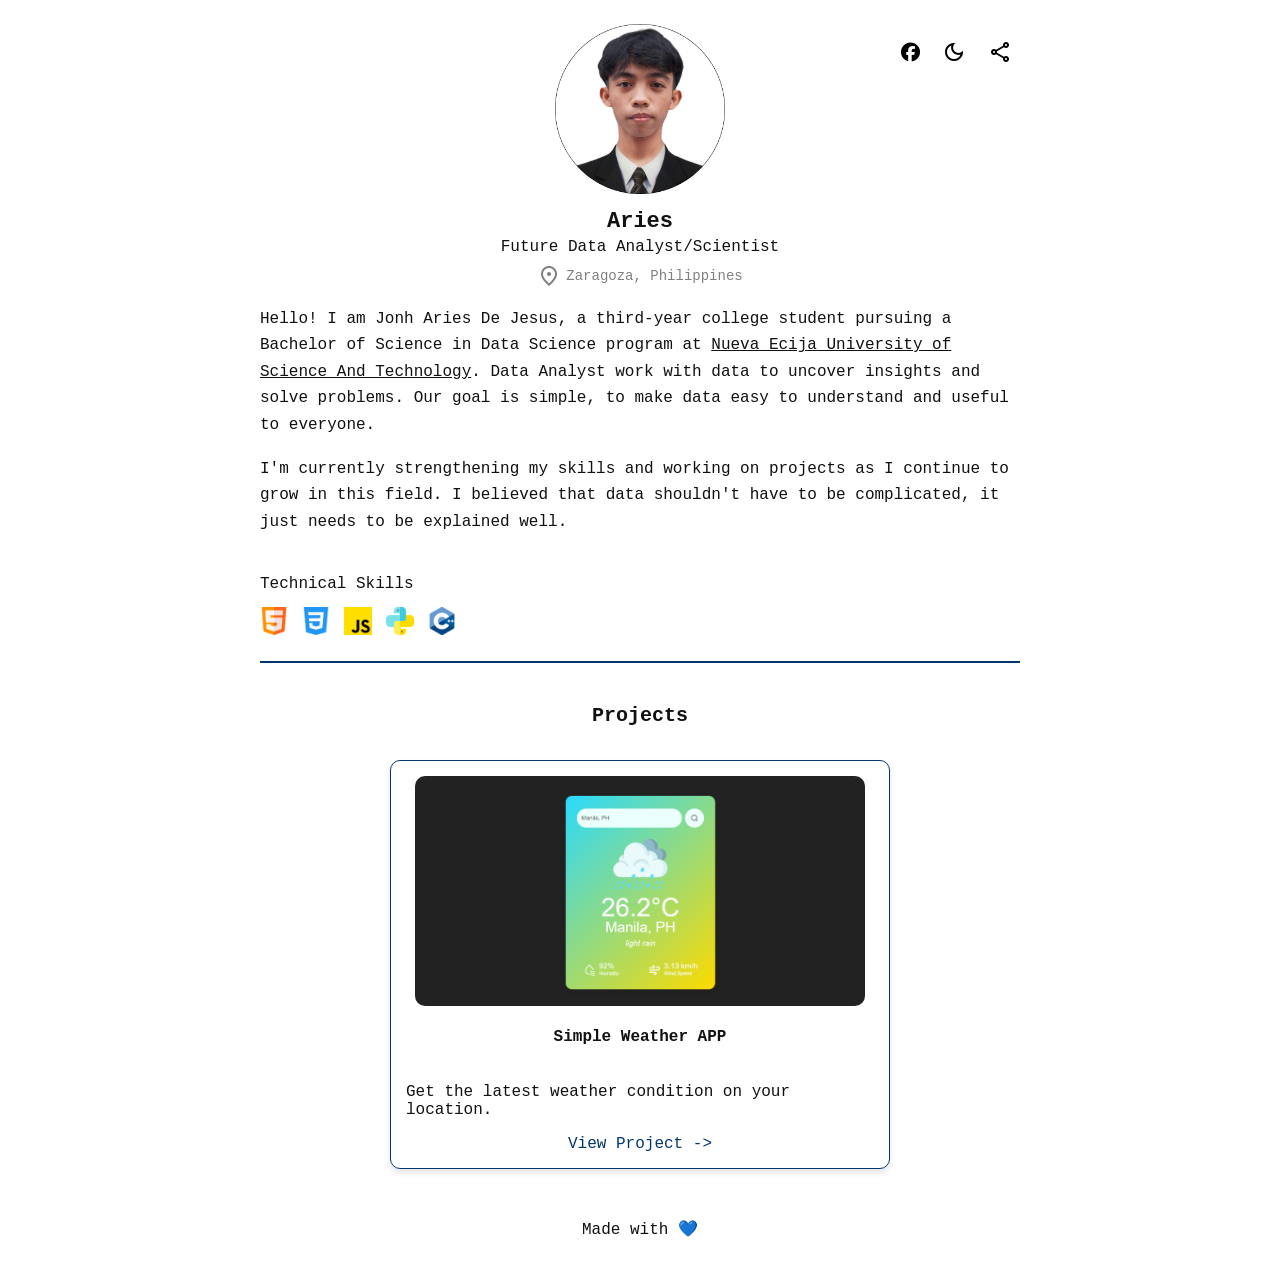
==== index.html @ 45b9afb5 "Update index.html" ====
<!DOCTYPE html>
<html lang="en">
<head>
    <meta charset="UTF-8">
    <meta name="viewport" content="width=device-width, initial-scale=1.0">
    <title>Jonh Aries - Portfolio</title>
    <link rel="stylesheet" href="style.css" class="css">
    <link rel="stylesheet" href="https://fonts.googleapis.com/css2?family=Material+Symbols+Outlined" />
    <link rel="stylesheet" href="https://cdnjs.cloudflare.com/ajax/libs/font-awesome/6.7.0/css/all.min.css">
</head>

<body>

    <div class="main">

        <section class="profile-section">

            <div class="header">

                <div class="img">
                    <img src="images/profile.png" alt="Profile">
                </div>

                <div class="button-group">
                    <a href="https://www.facebook.com/tenzy.dev" rel="noopener noreferrer" target="_blank" class="icon-btn fb-btn" title="Facebook">
                    <i class="fa-brands fa-facebook"></i>
                    </a>

                    <button id="theme-btn" class="icon-btn" title="Toggle Theme">
                    <span class="material-symbols-outlined">dark_mode</span>
                    </button>

                    <button class="icon-btn share-btn" title="Share Page" onclick="sharePage()"> <span class="material-symbols-outlined">share</span>
                    </button>

                </div>
            </div>

            <div class="prfDetails">
                <h4>Aries</h4>
                <p>Future Data Analyst/Scientist</p>
            </div>

            <div class="locate">
                <i class="material-symbols-outlined">location_on</i> 
                <p class="location"> Zaragoza, Philippines</p>
            </div>

            <div class="bio">
                <p class="myBio">Hello! I am Jonh Aries De Jesus, a third-year college student pursuing a Bachelor of Science in Data Science program at <a href="https://en.wikipedia.org/wiki/Nueva_Ecija_University_of_Science_and_Technology" target="_blank"> Nueva Ecija University of Science And Technology</a>. Data Analyst work with data to uncover insights and solve problems. Our goal is simple, to make data easy to understand and useful to everyone.</p>
                <br>
                <p class="myBio">
                    I'm currently strengthening my skills and working on projects as I continue to grow in this field. I believed that data shouldn't have to be complicated, it just needs to be explained well.
                </p>
            </div>

        </section>

        <section class="tech-skills">
            <div class="techSkills">
                <p>Technical Skills</p>
                <div class="tech">
                    <a href="https://www.w3schools.com/html/" target="_blank"> <img src="images/html.png" alt="HTML" class="html"> </a>
                    <a href="https://www.w3schools.com/css/" target="_blank"> <img src="images/css.png" alt="CSS" class="css"> </a>
                    <a href="https://www.w3schools.com/js/" target="_blank"> <img src="images/js.png" alt="JavaScript" class="js"> </a>
                    <a href="https://www.w3schools.com/python/" target="_blank"> <img src="images/python.png" alt="Python" class="python"> </a>
                    <a href="https://www.w3schools.com/cpp/" target="_blank"> <img src="images/cxx.png" alt="C++" class="cxx"> </a>
                </div>
            </div>

        </section>
        <br>
        <hr>
        <section class="my-projects">
            <div class="Projects">
                <h5>Projects</h5>
                <div class="myProj">
                    <div class="proj">
                        <img src="images/weather.png">
                        <h4>Simple Weather APP</h4>
                        <p>Get the latest weather condition on your location.</p>
                        <div class="btn-view">
                            <a href="projects.html">View Project -></a>
                        </div>
                    </div>
                </div>
            </div>
        </section>

    </div>

    <script src="script.js"></script>
</body>

<footer>

    <div class="footer">
        <p>Made with 💙  </p>
    </div>


</footer>

</html>
---- style.css ----
:root {
    --mainFont: "Menlo", "Consolas", "JetBrains Mono", "Monaco", monospace;
    --bg-color: #FFFFFF;
    --text-color: #111111;
    --gray: #808080;
    --btn-color: #000000;
    --btn-bg: transparent;
    --border: #000;
    --darkblue: #03386e;
}

[data-theme="dark"] {
    --bg-color: #000000;
    --text-color: #f0f0f0;
    --gray: #9a9a9a;
    --btn-color: #FFFFFF;
    --btn-bg: transparent;
    --border: #FFF;
}

* {
    box-sizing: border-box;
    font-family: var(--mainFont);
}

html {
    -webkit-text-size-adjust: 100%;
}

body {
    background-color: var(--bg-color);
    color: var(--text-color);
    transition: background 0.3s ease, color 0.3s ease;
    margin: 0;
    padding: 24px 20px;
    min-height: 100vh;
    overflow-x: hidden;
}

.main,
.footer {
    width: 100%;
    max-width: 760px;
    margin: 0 auto;
}

.profile-section {
    width: 100%;
}

.header {
    position: relative;
    display: flex;
    align-items: center;
    justify-content: center;
    min-height: 170px;
    padding: 0 120px;
}

.img {
    position: relative;
    display: inline-block;
    flex-shrink: 0;
}

.img img {
    display: block;
    width: clamp(130px, 22vw, 170px);
    max-width: 100%;
    border-radius: 8px;
    height: auto;
}

.button-group {
    position: absolute;
    top: 8px;
    right: 0;
    display: flex;
    gap: 6px;
    flex-wrap: wrap;
    justify-content: flex-end;
}

.icon-btn {
    background: var(--btn-bg);
    color: var(--btn-color);
    border: none;
    padding: 8px;
    min-width: 36px;
    min-height: 36px;
    border-radius: 6px;
    cursor: pointer;
    display: flex;
    align-items: center;
    justify-content: center;
    transition: opacity 0.2s ease, transform 0.2s ease;
}

.icon-btn:hover {
    opacity: 0.8;
}

.icon-btn:active {
    transform: scale(0.96);
}

.fb-btn {
    text-decoration: none;
}

.material-symbols-outlined,
.fa-facebook {
    font-size: 19px;
}

.prfDetails {
    display: flex;
    flex-direction: column;
    align-items: center;
    justify-content: center;
    text-align: center;
}

.prfDetails h4 {
    margin: 15px 0 4px;
    font-size: clamp(20px, 4vw, 22px);
    color: var(--text-color);
}

.prfDetails p {
    margin: 0;
    font-size: clamp(14px, 3vw, 16px);
    color: var(--text-color);
}

.locate {
    display: flex;
    flex-direction: row;
    align-items: center;
    justify-content: center;
    margin-top: 8px;
    color: var(--gray);
    text-align: center;
}

.locate p {
    margin: 0 0 0 5px;
    color: var(--gray);
    font-size: 14px;
}

.bio {
    display: flex;
    align-items: center;
    flex-direction: column;
    justify-content: center;
    color: var(--text-color);
    margin-top: 18px;
}

.myBio {
    margin: 0;
    width: 100%;
    line-height: 1.65;
    overflow-wrap: anywhere;
}

.myBio a {
    color: var(--text-color);
}

.myBio a:hover {
    text-decoration: none;
}

.techSkills > p,
.Projects > p {
    margin-top: 40px;
    margin-bottom: 14px;
    color: var(--text-color);
}

.tech {
    display: flex;
    flex-direction: row;
    align-items: center;
    justify-content: flex-start;
    flex-wrap: wrap;
    gap: 14px;
}

.tech a {
    display: inline-flex;
    align-items: center;
    justify-content: center;
}

.tech img {
    display: block;
    margin: 0;
    width: 28px;
    height: 28px;
    object-fit: contain;
    transition: transform 0.2s ease;
}

.tech img:hover {
    transform: translateY(-2px);
}

hr {
    border: none;
    height: 1.5px;
    background-color: var(--darkblue);
}

.Projects {
    display: flex;
    flex-direction: column;
    align-items: center;
    justify-content: center;
}

.Projects h5{
    font-size: 20px;
}

.myProj {
    display: flex;
    align-items: center;
    justify-content: center;
}

.proj {
    display: flex;
    flex-direction: column;
    align-items: center;
    justify-content: center;
    width: 500px;
    padding: 15px;
    box-shadow: 0 4px 6px rgba(0, 0, 0, 0.1);
    border: var(--darkblue) 1px solid;
    border-radius: 10px;
    transition: box-shadow 0.3s ease;
}

.proj:hover {
    box-shadow: 0 10px 15px rgba(0, 0, 0, 0.2);
}

.proj img {
    border-radius: 10px;
    width: 450px;
}

.btn-view {
    display: flex;
    align-items: center;
    justify-content: end;
}

.btn-view a{
    color: var(--darkblue);
    text-decoration: none;
}

footer {
    margin: 50px 0 0;
    padding: 0;
    color: var(--text-color);
    text-align: center;
}

.footer p {
    margin: 0;
}

/* Tablet */
@media (max-width: 768px) {
    body {
        padding: 22px 18px;
    }

    .main,
    .footer {
        max-width: 620px;
    }

    .header {
        min-height: 155px;
        padding: 0 110px;
    }

    .techSkills > p,
    .Projects > p {
        margin-top: 34px;
    }

    .proj {
        padding: 15px;
        width: 320px;
    }

    .proj img {
        width: 260px;
    }
}

/* Mobile */
@media (max-width: 520px) {
    body {
        padding: 18px 16px;
    }

    .header {
        min-height: auto;
        padding: 52px 0 0;
    }

    .button-group {
        top: 0;
        right: 0;
    }

    .img img {
        width: 140px;
    }

    .bio {
        margin-top: 16px;
    }

    .myBio {
        font-size: 14px;
        line-height: 1.6;
        text-align: left;
    }

    .techSkills > p,
    .Projects > p {
        margin-top: 30px;
    }

    .tech {
        gap: 16px;
    }

    .tech img {
        width: 30px;
        height: 30px;
    }

    .proj {
        padding: 15px;
        width: 250px;
    }

    .proj img {
        width: 200px;
    }

    footer {
        margin-top: 40px;
        font-size: 14px;
    }
}

/* Very small phones */
@media (max-width: 360px) {
    body {
        padding: 14px 12px;
    }

    .button-group {
        gap: 2px;
    }

    .icon-btn {
        min-width: 34px;
        min-height: 34px;
        padding: 6px;
    }

    .img img {
        width: 125px;
    }

    .locate {
        align-items: flex-start;
    }
}

.msg {
    display: flex;
    align-items: center;
    justify-content: center;
}

.msg p {
    font-size: 20px;
}
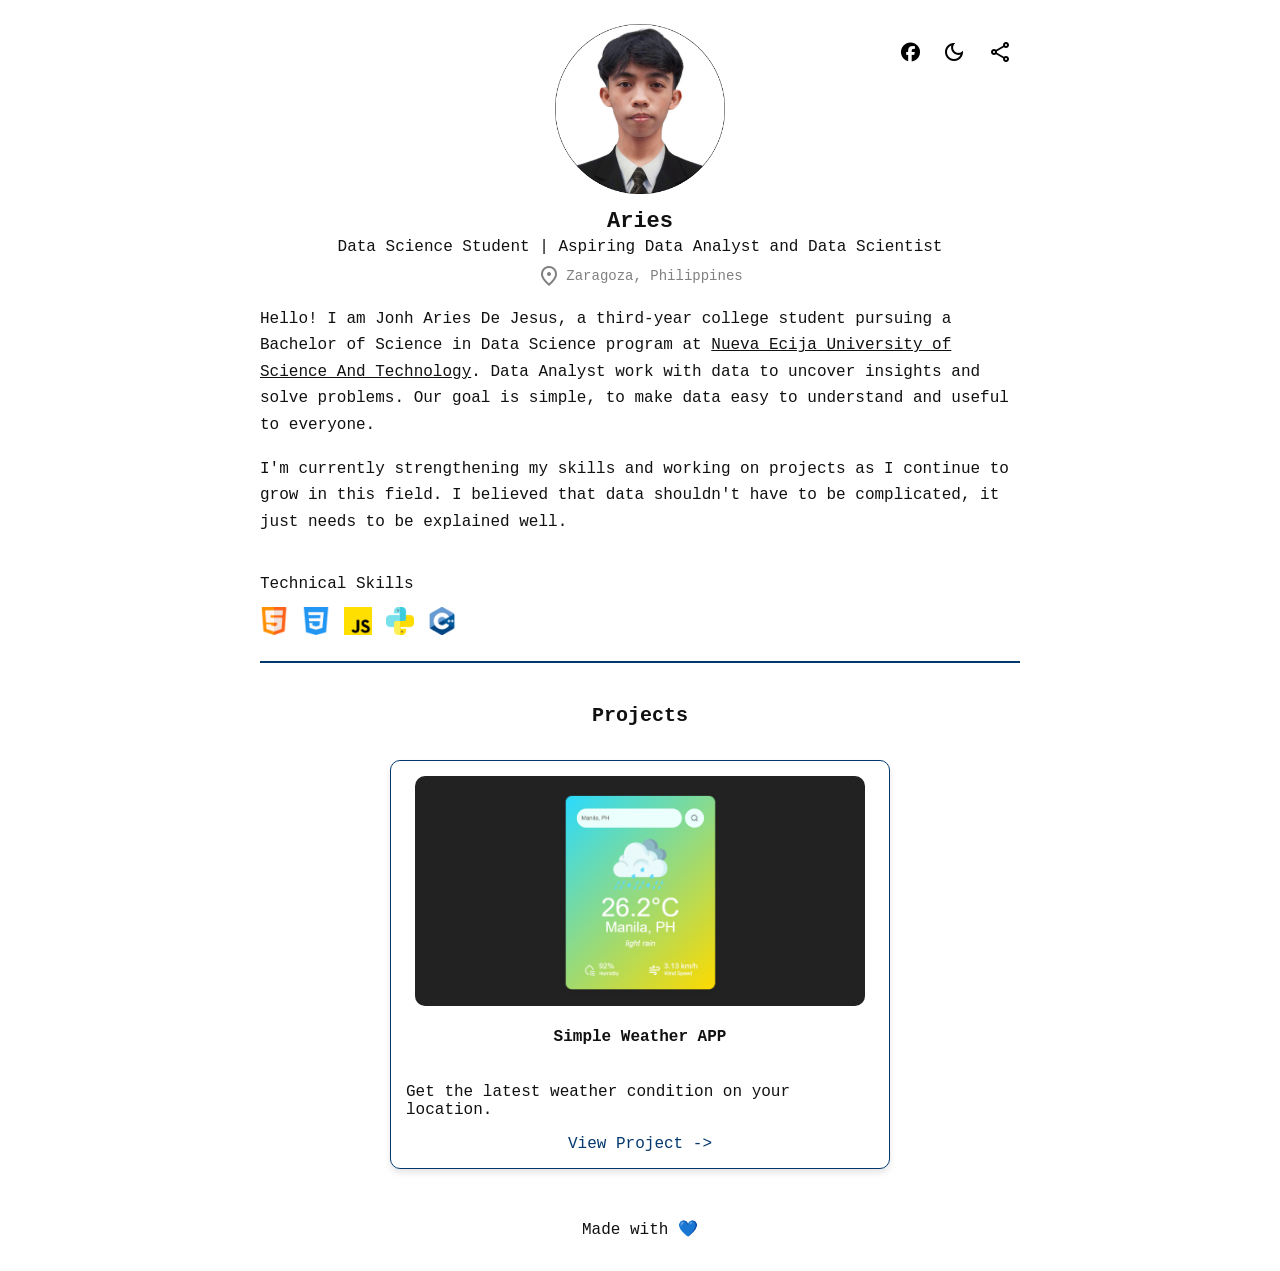
==== commit 8cfa6ac7: "Update index.html" ====
--- a/index.html
+++ b/index.html
@@ -3,7 +3,45 @@
 <head>
     <meta charset="UTF-8">
     <meta name="viewport" content="width=device-width, initial-scale=1.0">
-    <title>Jonh Aries - Portfolio</title>
+    <title>Jonh Aries De Jesus - Data Science Student | Aspiring Data Analyst and Data Scientist</title>
+
+    <meta name="description" content="Explore the official portfolio of Jonh Aries De Jesus, including professional background, skills, projects, achievements, and accomplishments.">
+    
+    <meta name="author" content="Jonh Aries De Jesus">
+    
+    <meta name="robots" content="index, follow">
+    
+    <link rel="canonical" href="https://jonh-aries-portfolio.vercel.app/">
+    
+    <meta property="og:title" content="Jonh Aries De Jesus | Personal Portfolio">
+    <meta property="og:description" content="Discover the portfolio, projects, skills, and achievements of Jonh Aries De Jesus.">
+    <meta property="og:type" content="website">
+    <meta property="og:url" content="https://jonh-aries-portfolio.vercel.app/">
+
+    <script type="application/ld+json">
+    {
+      "@context": "https://schema.org",
+      "@type": "Person",
+      "@id": "https://jonh-aries-portfolio.vercel.app/#person",
+      "name": "Jonh Aries De Jesus",
+      "url": "https://jonh-aries-portfolio.vercel.app/",
+      "image": "https://jonh-aries-portfolio.vercel.app/images/profile.png",
+      "mainEntityOfPage": {
+        "@type": "WebPage",
+        "@id": "https://jonh-aries-portfolio.vercel.app/"
+      },
+      "description": "Jonh Aries De Jesus is a third-year college student pursuing a Bachelor of Science in Data Science, showcasing skills, projects, experience, and achievements through his personal portfolio.",
+      "jobTitle": "Aspiring Data Analyst and Data Scientist",
+      "alumniOf": {
+        "@type": "EducationalOrganization",
+        "name": "Nueva Ecija University of Science and Technology"
+      },
+      "sameAs": [
+        "https://github.com/Tentenaizen"
+      ]
+    }
+    </script>
+
     <link rel="stylesheet" href="style.css" class="css">
     <link rel="stylesheet" href="https://fonts.googleapis.com/css2?family=Material+Symbols+Outlined" />
     <link rel="stylesheet" href="https://cdnjs.cloudflare.com/ajax/libs/font-awesome/6.7.0/css/all.min.css">
@@ -38,7 +76,7 @@
 
             <div class="prfDetails">
                 <h4>Aries</h4>
-                <p>Future Data Analyst/Scientist</p>
+                <p>Data Science Student | Aspiring Data Analyst and Data Scientist</p>
             </div>
 
             <div class="locate">
